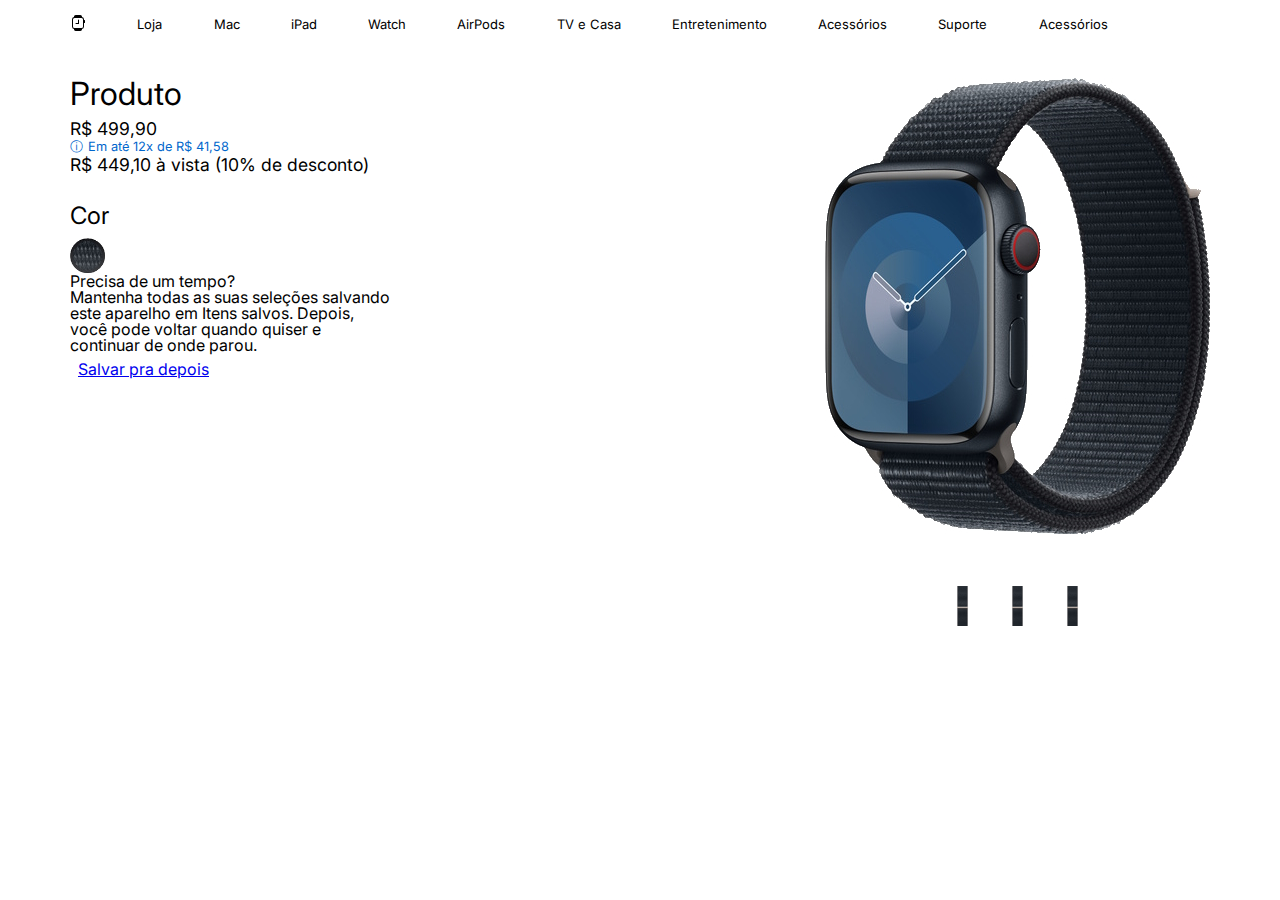
==== Aula_2/index.html @ e7b7c355 "Início projeto da 1º Aula" ====
<!DOCTYPE html>
<html lang="pt-br">
<head>
    <meta charset="UTF-8">
    <meta name="viewport" content="width=device-width, initial-scale=1.0">

    <title>SmartWatch</title>

    <link rel="shortcut icon" href="assets/images/icon.svg" type="image/*">

    <link rel="preconnect" href="https://fonts.googleapis.com">
    <link rel="preconnect" href="https://fonts.gstatic.com" crossorigin>
    <link href="https://fonts.googleapis.com/css2?family=Beth+Ellen&family=Inter:wght@400;600;700&family=Spectral:wght@500;600&display=swap" rel="stylesheet">

    <link rel="stylesheet" href="../Aula_1/assets/css/reset.css">
    <link rel="stylesheet" href="assets/css/style.css">
    <link rel="stylesheet" href="assets/css/media-query.css">
</head>
<body>
    <main>
        <div class="container">
            <header>
                <nav>
                    <ul class="navigation">
                        <li class="navigation-logo">
                            <img src="assets/images/icon.svg" alt="Logo">
                        </li>
        
                        <li class="navigation-item">
                            <p>Loja</p>
                        </li>
                        <li class="navigation-item">
                            <p>Mac</p>
                        </li>
                        <li class="navigation-item">
                            <p>iPad</p>
                        </li>
                        <li class="navigation-item">
                            <p>Watch</p>
                        </li>
                        <li class="navigation-item">
                            <p>AirPods</p>
                        </li>
                        <li class="navigation-item">
                            <p>TV e Casa</p>
                        </li>
                        <li class="navigation-item">
                            <p>Entretenimento</p>
                        </li>
                        <li class="navigation-item">
                            <p>Acessórios</p>
                        </li>
                        <li class="navigation-item">
                            <p>Suporte</p>
                        </li>
                        <li class="navigation-item">
                            <p>Acessórios</p>
                        </li>
        
                        <li class="navigation-item">
                            <span class="bi bi-search"></span>
                        </li>
                        <li class="navigation-item">
                            <span class="bi bi-bag"></span>
                        </li>
                    </ul>
                </nav>
            </header>

            <section class="product">
                <section class="product-info">
                    <h1 class="info-name" id="name">Produto</h1>

                    <div class="info-price">
                        <p id="price">R$ 499,90</p>
                        <div class="parcelas">
                            <p>&#9432</p>
                            <p>Em até 12x de R$ 41,58</p>
                        </div>
                        <p class="full-price">R$ 449,10 à vista (10% de desconto)</p>
                    </div>

                    <div class="options">
                        <div class="colors">
                            <h2 id="color-selected">Cor</h2>

                            <ul class="colors-list">
                                <li class="color">
                                    <input type="radio" name="color-option">
                                        <img src="data/image/1.png" alt="Foto da cor">
                                    </input>
                                </li>
                            </ul>
                        </div>
                    </div>

                    <div class="save-later">
                        <h4>Precisa de um tempo?</h4>
                        <p>Mantenha todas as suas seleções salvando este aparelho em Itens salvos. Depois, você pode voltar quando quiser e continuar de onde parou.</p>
                        <div class="save-later-button">
                            <i class="bi bi-bookmark"></i>
                            <a href="#">Salvar pra depois</a>
                        </div>
                    </div>
                </section>

                <section class="product-preview">
                    <div class="product-image-wrapper">
                        <img src="data/image/1/1.png" id="preview" alt="Foto do Produto">
                    </div>

                    <div class="product-previews">
                        <ul class="previews-list" id="previews">
                            <li class="preview-item">
                                <input type="radio" name="preview-option">
                                    <img src="data/image/1/0.png" alt="Foto do Produto">
                                </input>
                            </li>
                            <li class="preview-item">
                                <input type="radio" name="preview-option">
                                    <img src="data/image/1/0.png" alt="Foto do Produto">
                                </input>
                            </li>
                            <li class="preview-item">
                                <input type="radio" name="preview-option">
                                    <img src="data/image/1/0.png" alt="Foto do Produto">
                                </input>
                            </li>
                        </ul>
                    </div>
                </section>
            </section>
        </div>
    </main>



    <script src="assets/js/script.js"></script>
</body>
</html>
---- Aula_2/assets/css/style.css ----
body {
    background: #FFF;
    color: #000;
    box-sizing: border-box;
    font-family: 'Inter', sans-serif;
    display: flex;
    justify-content: center;
    align-items: center;
    width: 100%;
}


header {
    width: 100%;
}
.navigation {
    display: flex;
    flex-flow: row wrap;
    justify-content: space-between;
    align-items: center;
    padding: 15px 0 15px 0;
}
.navigation .navigation-item {
    font-size: small;
}



.product {
    margin: 30px 0 0 0;
    display: flex;
    flex-direction: row;
    justify-content: space-between;
    width: 100%;
}


.product-info .info-name {
    width: 20rem;
    font-size: 2rem;
}

.product-info .info-price {
    width: 20rem;
    margin: 10px 0 0 0;
    font-size: 1.1rem;
    display: flex;
    flex-flow: wrap column;
    gap: 3px;
}
.info-price .parcelas {
    display: flex;
    gap: 5px;
    font-size: 0.8rem;
    color: #0066cc;
}

.options .colors {
    width: 20rem;
    margin: 30px 0 0 0;
}
.options .colors h2 {
    font-size: 1.5rem;
}
.colors .colors-list {
    display: flex;
    flex-flow: wrap row;
    gap: 20px;
    margin: 10px 0 0 0;
}
.colors-list .color {
    width: 35px;
    height: 35px;
}
.colors-list .color input {
    display: none;
}
.colors-list .color img {
    width: 100%;
    height: 100%;
    object-fit: contain;
    cursor: pointer;
}

.save-later {
    width: 20rem;
}
.save-later .save-later-button {
    display: flex;
    align-items: start;
    gap: 0.5rem;
    padding: 0.5rem 0 0;
}


.product-preview {
    display: flex;
    flex-direction: column;
    justify-content: center;
}
.product-image-wrapper {
    width: inherit;
}
.product-image-wrapper {
    width: 100%;
    height: 100%;
    object-fit: contain;
}

.product-previews {
    margin: 50px 0 0 0;
    width: 100%;
}
.product-preview .previews-list {
    display: flex;
    flex-flow: wrap row;
    justify-content: center;
    gap: 15px;
}
.previews-list .preview-item {
    width: 40px;
    height: 40px;
}
.previews-list .preview-item input {
    display: none;
}
.previews-list .preview-item img {
    width: 100%;
    height: 100%;
    object-fit: contain;
    cursor: pointer;
}
---- Aula_2/assets/css/media-query.css ----
@media (max-width: 576px) {
    .container {
        width: 100%;
    }
}
  
  
@media (min-width: 768px) {
    .container {
        width: 720px;
    }
}
  
@media (min-width: 992px) {
    .container {
        width: 960px;
    }
}
  
@media (min-width: 1200px) {
    .container {
        width: 1140px;
    }
}
  
@media (min-width: 1400px) {
    .container {
        width: 1320px;
    }
}
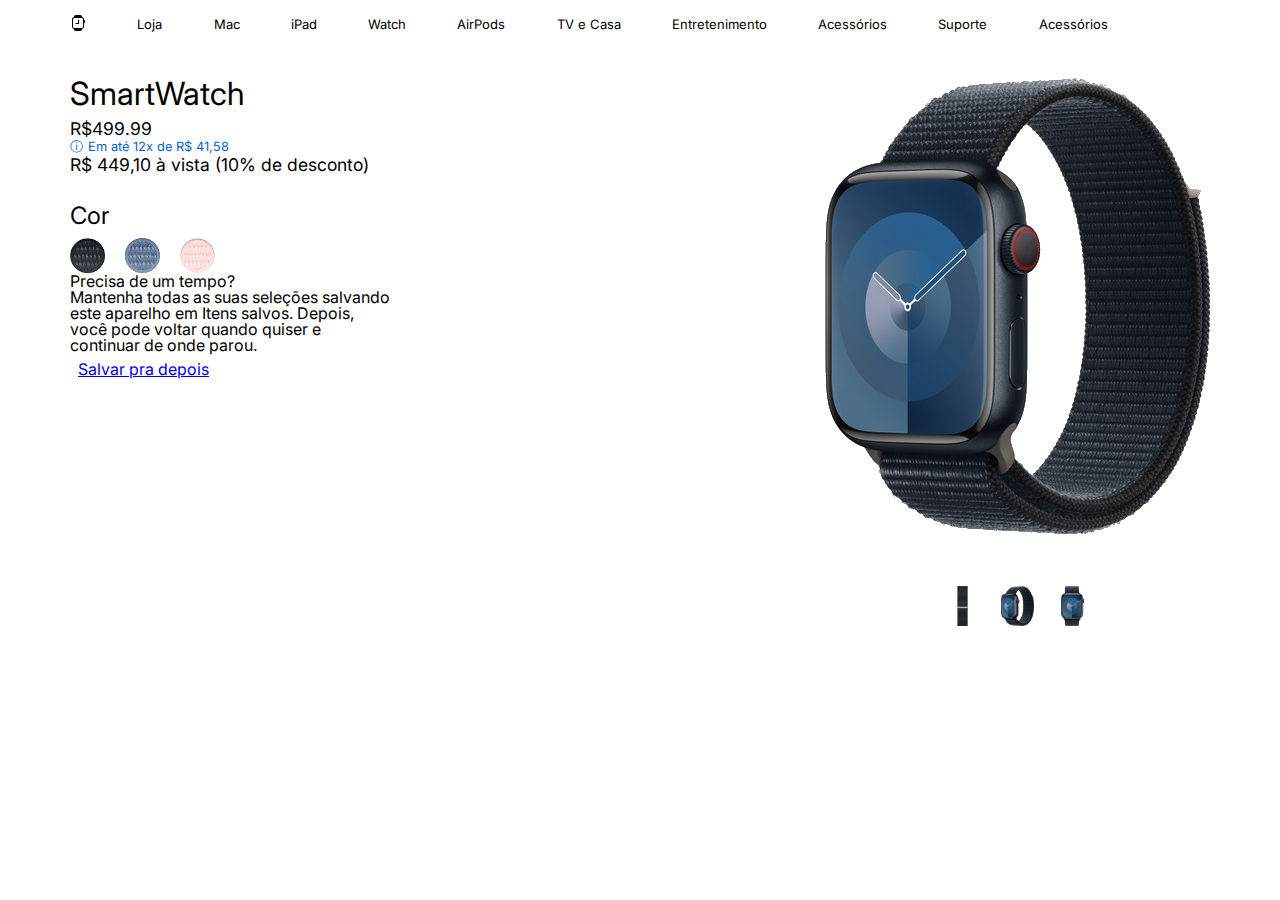
==== commit 91df892f: "Continuação projeto da 2º Aula" ====
--- a/Aula_2/index.html
+++ b/Aula_2/index.html
@@ -84,13 +84,7 @@
                         <div class="colors">
                             <h2 id="color-selected">Cor</h2>
 
-                            <ul class="colors-list">
-                                <li class="color">
-                                    <input type="radio" name="color-option">
-                                        <img src="data/image/1.png" alt="Foto da cor">
-                                    </input>
-                                </li>
-                            </ul>
+                            <ul class="colors-list" id="color-list"></ul>
                         </div>
                     </div>
 
@@ -106,24 +100,24 @@
 
                 <section class="product-preview">
                     <div class="product-image-wrapper">
-                        <img src="data/image/1/1.png" id="preview" alt="Foto do Produto">
+                        <img src="data/products/1/images/1.png" id="preview" alt="Foto do Produto">
                     </div>
 
                     <div class="product-previews">
-                        <ul class="previews-list" id="previews">
+                        <ul class="previews-list" id="preview-list">
                             <li class="preview-item">
                                 <input type="radio" name="preview-option">
-                                    <img src="data/image/1/0.png" alt="Foto do Produto">
+                                    <img src="data/products/1/images/0.png" alt="Foto do Produto">
                                 </input>
                             </li>
                             <li class="preview-item">
                                 <input type="radio" name="preview-option">
-                                    <img src="data/image/1/0.png" alt="Foto do Produto">
+                                    <img src="data/products/1/images/1.png" alt="Foto do Produto">
                                 </input>
                             </li>
                             <li class="preview-item">
                                 <input type="radio" name="preview-option">
-                                    <img src="data/image/1/0.png" alt="Foto do Produto">
+                                    <img src="data/products/1/images/2.png" alt="Foto do Produto">
                                 </input>
                             </li>
                         </ul>
--- a/Aula_2/assets/css/style.css
+++ b/Aula_2/assets/css/style.css
@@ -81,6 +81,10 @@
     object-fit: contain;
     cursor: pointer;
 }
+.color:checked {
+    border: #0066cc 1px solid;
+    border-radius: 10px;
+}
 
 .save-later {
     width: 20rem;
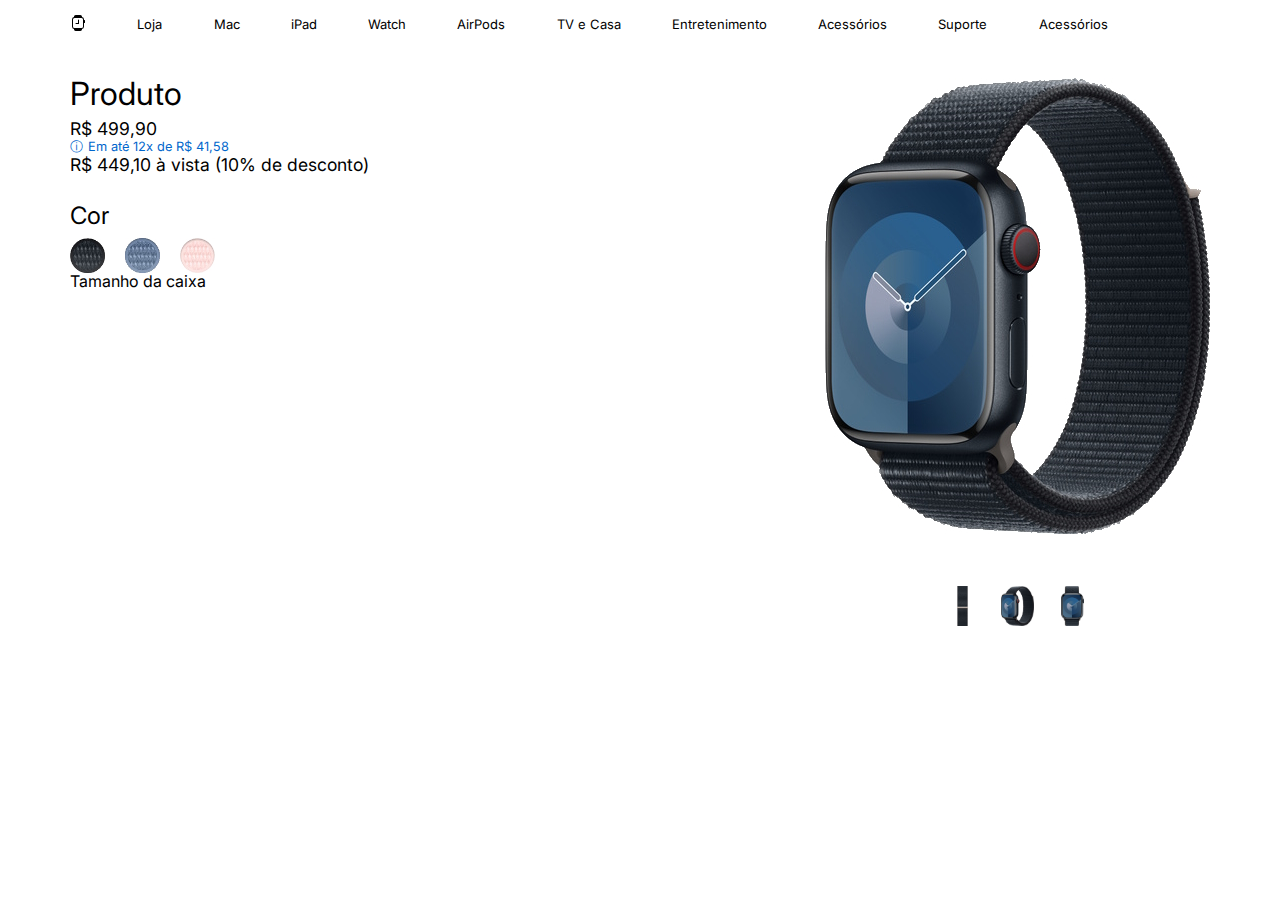
==== commit bba8a1df: "Finalização projeto 2º aula" ====
--- a/Aula_2/index.html
+++ b/Aula_2/index.html
@@ -88,39 +88,22 @@
                         </div>
                     </div>
 
-                    <div class="save-later">
-                        <h4>Precisa de um tempo?</h4>
-                        <p>Mantenha todas as suas seleções salvando este aparelho em Itens salvos. Depois, você pode voltar quando quiser e continuar de onde parou.</p>
-                        <div class="save-later-button">
-                            <i class="bi bi-bookmark"></i>
-                            <a href="#">Salvar pra depois</a>
+                    <div class="size">
+                        <h4>Tamanho da caixa</h4>
+
+                        <div class="sizes">
+                            <ul class="sizes-list" id="sizes-list"></ul>
                         </div>
                     </div>
                 </section>
 
                 <section class="product-preview">
                     <div class="product-image-wrapper">
-                        <img src="data/products/1/images/1.png" id="preview" alt="Foto do Produto">
+                        <img id="preview" alt="Foto do Produto">
                     </div>
 
                     <div class="product-previews">
-                        <ul class="previews-list" id="preview-list">
-                            <li class="preview-item">
-                                <input type="radio" name="preview-option">
-                                    <img src="data/products/1/images/0.png" alt="Foto do Produto">
-                                </input>
-                            </li>
-                            <li class="preview-item">
-                                <input type="radio" name="preview-option">
-                                    <img src="data/products/1/images/1.png" alt="Foto do Produto">
-                                </input>
-                            </li>
-                            <li class="preview-item">
-                                <input type="radio" name="preview-option">
-                                    <img src="data/products/1/images/2.png" alt="Foto do Produto">
-                                </input>
-                            </li>
-                        </ul>
+                        <ul class="previews-list" id="preview-list"></ul>
                     </div>
                 </section>
             </section>
